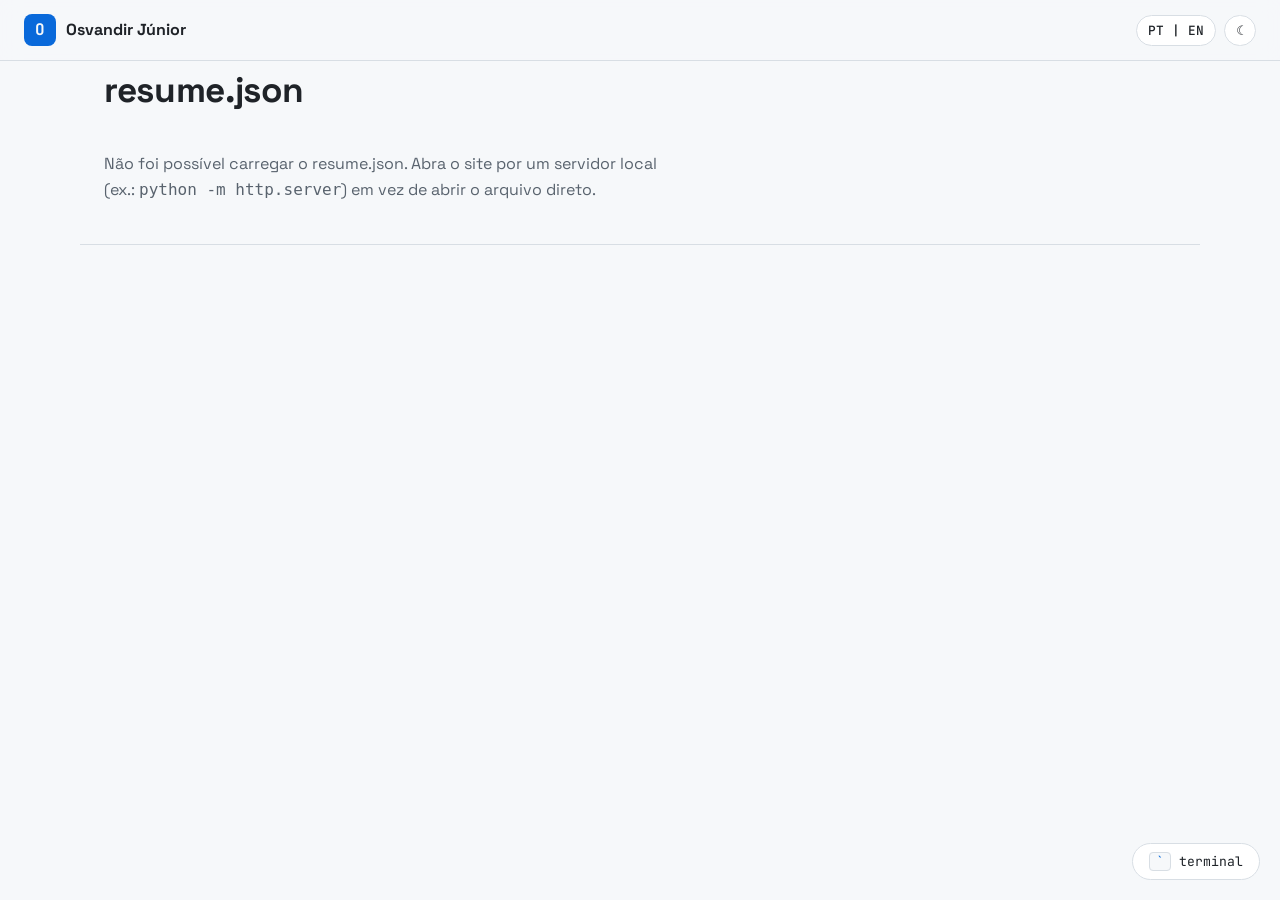
==== curriculum/index.html @ acfd5fe0 "Structure update" ====
<!DOCTYPE html>
<html lang="pt-BR" data-theme="dark">
<head>
  <meta charset="UTF-8">
  <meta name="viewport" content="width=device-width, initial-scale=1">
  <title>Osvandir Júnior — Arquiteto de Software</title>
  <meta name="description" content="Portfólio de Osvandir Alves da Silva Júnior — Analista de Sistemas Sênior e Arquiteto de Software.">
  <link rel="preconnect" href="https://fonts.googleapis.com">
  <link rel="preconnect" href="https://fonts.gstatic.com" crossorigin>
  <link href="https://fonts.googleapis.com/css2?family=Space+Grotesk:wght@400;500;700&family=JetBrains+Mono:wght@400;500&display=swap" rel="stylesheet">
  <link rel="stylesheet" href="style.css">
</head>
<body>
  <header class="nav" id="nav">
    <a class="brand" href="#hero" aria-label="Início"><span class="logo">O</span><span id="brandName">Osvandir Júnior</span></a>
    <nav id="navLinks" class="links" aria-label="Principal"></nav>
    <div class="tools">
      <button id="langBtn" class="pill" type="button" aria-label="Idioma">PT | EN</button>
      <button id="themeBtn" class="pill" type="button" aria-label="Alternar tema">☀</button>
      <button id="menuBtn" class="pill menu-btn" type="button" aria-label="Menu">☰</button>
    </div>
  </header>

  <main>
    <section id="hero" class="hero wrap">
      <div class="hero-text">
        <p class="tag" id="heroTag"></p>
        <h1 id="heroTitle"></h1>
        <p class="lead" id="heroLead"></p>
        <div class="cta">
          <a class="btn primary" href="#experience" id="ctaWork"></a>
          <a class="btn" href="#contact" id="ctaContact"></a>
        </div>
      </div>
      <div class="hero-visual">
        <img class="avatar" src="foto.png" alt="Osvandir Alves da Silva Júnior" width="260" height="260">
        <div class="code" aria-hidden="true">
          <div class="code-bar"><i></i><i></i><i></i><span>osvandir.cs</span></div>
          <pre id="heroCode"></pre>
        </div>
      </div>
      <dl class="stats" id="heroStats"></dl>
    </section>

    <section id="about" class="wrap">
      <h2 class="sec"><small>01 /</small><span id="tAbout"></span></h2>
      <div class="about-grid">
        <div class="prose" id="aboutText"></div>
        <dl class="facts" id="aboutFacts"></dl>
      </div>
    </section>

    <section id="stack" class="wrap">
      <h2 class="sec"><small>02 /</small><span id="tStack"></span></h2>
      <div class="stack-grid" id="stackGrid"></div>
    </section>

    <section id="experience" class="wrap">
      <h2 class="sec"><small>03 /</small><span id="tExp"></span></h2>
      <ol class="timeline" id="timeline"></ol>
    </section>

    <section id="summary" class="wrap">
      <h2 class="sec"><small>04 /</small><span id="tSum"></span></h2>
      <div class="prose cols" id="summaryText"></div>
    </section>

    <section id="education" class="wrap">
      <h2 class="sec"><small>05 /</small><span id="tEdu"></span></h2>
      <div class="edu-grid">
        <div><h3 id="tDegrees"></h3><ul class="plain" id="eduList"></ul></div>
        <div><h3 id="tLangs"></h3><ul class="plain" id="langList"></ul></div>
      </div>
    </section>

    <section id="contact" class="wrap contact">
      <h2 class="sec"><small>06 /</small><span id="tContact"></span></h2>
      <a class="mail" id="mailBig" href="#"></a>
      <p class="lead" id="contactLead"></p>
      <div class="cta" id="contactBtns"></div>
    </section>
  </main>

  <footer class="wrap foot">
    <span id="footL"></span>
    <span id="footR"></span>
  </footer>

  <!-- Terminal -->
  <button id="termFab" class="fab" type="button" aria-label="Abrir terminal"><kbd>`</kbd> terminal</button>
  <div id="term" class="term" role="dialog" aria-label="Terminal" hidden>
    <div class="term-bar">
      <span><i></i><i></i><i></i></span>
      <b>osvandir@portfolio ~ %</b>
      <button id="termClose" type="button" aria-label="Fechar terminal">✕</button>
    </div>
    <div id="termOut" class="term-out" aria-live="polite"></div>
    <form id="termForm" class="term-in" autocomplete="off">
      <label for="termInput" id="termPrompt">osvandir@portfolio:~$</label>
      <input id="termInput" type="text" spellcheck="false" autocapitalize="off" autocomplete="off">
    </form>
  </div>

  <script src="script.js"></script>
</body>
</html>
---- curriculum/style.css ----
:root{
  --bg:#0d1117;--bg2:#161b22;--line:#262d38;--tx:#e6edf3;--mut:#8b96a5;
  --ac:#4cc2ff;--ac2:#b392f0;--ok:#3fb950;
  --sans:'Space Grotesk',system-ui,sans-serif;--mono:'JetBrains Mono',ui-monospace,Consolas,monospace;
  --r:12px;
}
[data-theme="light"]{
  --bg:#f6f8fa;--bg2:#ffffff;--line:#d8dee4;--tx:#1f2328;--mut:#59636e;
  --ac:#0969da;--ac2:#8250df;--ok:#1a7f37;
}
*{box-sizing:border-box;margin:0;padding:0}
html{scroll-behavior:smooth;scroll-padding-top:80px}
body{background:var(--bg);color:var(--tx);font:16px/1.65 var(--sans);-webkit-font-smoothing:antialiased}
a{color:inherit;text-decoration:none}
img{max-width:100%;display:block}
:focus-visible{outline:2px solid var(--ac);outline-offset:3px;border-radius:4px}
.wrap{max-width:1120px;margin:0 auto;padding:0 24px}
section{padding:88px 0 0}

/* nav */
.nav{position:sticky;top:0;z-index:20;display:flex;align-items:center;gap:20px;padding:14px 24px;
  background:color-mix(in srgb,var(--bg) 88%,transparent);backdrop-filter:blur(10px);border-bottom:1px solid var(--line)}
.brand{display:flex;align-items:center;gap:10px;font-weight:700}
.logo{display:grid;place-items:center;width:32px;height:32px;border-radius:8px;background:var(--ac);color:var(--bg);font-family:var(--mono)}
.links{display:flex;gap:4px;margin-left:auto}
.links a{padding:6px 12px;border-radius:8px;color:var(--mut);font-size:.92rem;transition:color .15s,background .15s}
.links a:hover,.links a.on{color:var(--tx);background:var(--bg2)}
.tools{display:flex;gap:8px}
.pill{font:500 .8rem var(--mono);color:var(--tx);background:var(--bg2);border:1px solid var(--line);padding:6px 11px;border-radius:999px;cursor:pointer}
.pill:hover{border-color:var(--ac)}
.menu-btn{display:none}

/* hero */
.hero{display:grid;grid-template-columns:1.1fr .9fr;gap:48px;align-items:center;padding-top:72px}
.tag{font:.85rem var(--mono);color:var(--ok);margin-bottom:18px}
.tag::before{content:"● ";}
h1{font-size:clamp(2.2rem,5vw,3.6rem);line-height:1.08;letter-spacing:-.02em;margin-bottom:20px}
.lead{color:var(--mut);max-width:56ch}
.cta{display:flex;flex-wrap:wrap;gap:12px;margin-top:28px}
.btn{display:inline-flex;align-items:center;gap:6px;padding:11px 20px;border-radius:10px;border:1px solid var(--line);background:var(--bg2);font-weight:500;cursor:pointer;font-family:inherit;font-size:.95rem;color:var(--tx)}
.btn:hover{border-color:var(--ac)}
.btn.primary{background:var(--ac);border-color:var(--ac);color:var(--bg)}
.hero-visual{position:relative;display:grid;justify-items:center}
.avatar{width:230px;height:230px;border-radius:50%;object-fit:cover;border:3px solid var(--line);background:var(--bg2);position:relative;z-index:1;margin-bottom:-60px}
.code{width:100%;max-width:400px;background:var(--bg2);border:1px solid var(--line);border-radius:var(--r);overflow:hidden;padding-top:50px}
.code-bar{position:absolute;left:0;right:0;bottom:calc(100% - 0px);display:none}
.code-bar{position:static;display:flex;align-items:center;gap:6px;padding:10px 14px;border-top:1px solid var(--line);border-bottom:1px solid var(--line);font:.78rem var(--mono);color:var(--mut)}
.code-bar i,.term-bar i{width:10px;height:10px;border-radius:50%;background:#ff5f56;display:inline-block;margin-right:2px}
.code-bar i:nth-child(2),.term-bar i:nth-child(2){background:#ffbd2e}
.code-bar i:nth-child(3),.term-bar i:nth-child(3){background:#27c93f}
.code-bar span{margin-left:8px}
.code pre{padding:16px 18px;font:.85rem/1.7 var(--mono);color:var(--tx);white-space:pre-wrap}
.k{color:var(--ac2)}.s{color:#7ee787}.t{color:var(--ac)}
[data-theme="light"] .s{color:#0a7d2c}
.caret{display:inline-block;width:8px;height:1em;background:var(--ac);vertical-align:text-bottom;animation:blink 1s steps(2) infinite}
@keyframes blink{50%{opacity:0}}
.stats{grid-column:1/-1;display:grid;grid-template-columns:repeat(4,1fr);gap:1px;background:var(--line);border:1px solid var(--line);border-radius:var(--r);overflow:hidden;margin-top:24px}
.stats div{background:var(--bg2);padding:16px 20px}
.stats dt{font:.75rem var(--mono);color:var(--mut)}
.stats dd{font-weight:700;margin-top:2px}

/* sections */
.sec{display:flex;align-items:baseline;gap:14px;font-size:clamp(1.6rem,3vw,2.2rem);letter-spacing:-.01em;margin-bottom:32px}
.sec small{font:500 .9rem var(--mono);color:var(--ac)}
h3{font-size:1rem;color:var(--ac);font-family:var(--mono);font-weight:500;margin-bottom:14px}
.about-grid{display:grid;grid-template-columns:1.4fr 1fr;gap:40px}
.prose p{color:var(--mut);max-width:70ch;margin-bottom:16px}
.prose h3{margin-top:8px}
.cols{columns:2;column-gap:40px}
.cols p{break-inside:avoid}
.facts{display:grid;gap:1px;background:var(--line);border:1px solid var(--line);border-radius:var(--r);overflow:hidden;align-self:start}
.facts div{background:var(--bg2);padding:14px 18px}
.facts dt{font:.75rem var(--mono);color:var(--mut)}
.facts dd{overflow-wrap:anywhere}
.facts a:hover{color:var(--ac)}

/* stack */
.stack-grid{display:grid;grid-template-columns:repeat(auto-fill,minmax(310px,1fr));gap:16px}
.card{background:var(--bg2);border:1px solid var(--line);border-radius:var(--r);padding:20px}
.chips{display:flex;flex-wrap:wrap;gap:6px}
.chip{font:.78rem var(--mono);padding:3px 9px;border-radius:6px;background:var(--bg);border:1px solid var(--line);color:var(--tx)}
.card p.long{color:var(--mut);font-size:.88rem;line-height:1.6}

/* timeline */
.timeline{list-style:none;position:relative;padding-left:28px;border-left:1px solid var(--line);margin-left:6px}
.timeline li{position:relative;padding-bottom:36px}
.timeline li::before{content:"";position:absolute;left:-34px;top:8px;width:11px;height:11px;border-radius:50%;background:var(--bg);border:2px solid var(--ac)}
.timeline li:first-child::before{background:var(--ac)}
.when{font:.8rem var(--mono);color:var(--mut)}
.timeline h3.role{color:var(--tx);font-family:var(--sans);font-weight:700;font-size:1.15rem;margin:2px 0 0}
.co{color:var(--ac);margin-bottom:6px}
.badge{font:.7rem var(--mono);border:1px solid var(--line);padding:1px 8px;border-radius:999px;color:var(--mut);margin-left:8px;vertical-align:middle}
.timeline ul{margin-left:18px;color:var(--mut);font-size:.92rem;max-width:80ch}
.timeline ul li{padding:0 0 8px}
.timeline ul li::before{display:none}
.more{margin-top:6px}

/* edu / contact / footer */
.edu-grid{display:grid;grid-template-columns:1fr 1fr;gap:40px}
.plain{list-style:none;display:grid;gap:12px}
.plain li{background:var(--bg2);border:1px solid var(--line);border-radius:var(--r);padding:14px 18px}
.plain small{display:block;color:var(--mut)}
.contact{text-align:left;padding-bottom:40px}
.mail{display:inline-block;font-size:clamp(1.3rem,4vw,2.4rem);font-weight:700;border-bottom:2px solid var(--ac);overflow-wrap:anywhere}
.contact .lead{margin-top:14px}
.foot{display:flex;justify-content:space-between;gap:16px;flex-wrap:wrap;padding-top:32px;padding-bottom:40px;margin-top:40px;border-top:1px solid var(--line);color:var(--mut);font-size:.85rem}
.toast{position:fixed;left:50%;bottom:24px;transform:translateX(-50%);background:var(--ok);color:#fff;padding:8px 16px;border-radius:8px;font-size:.9rem;z-index:40}

/* terminal */
.fab{position:fixed;right:20px;bottom:20px;z-index:30;background:var(--bg2);color:var(--tx);border:1px solid var(--line);border-radius:999px;padding:9px 16px;font:.82rem var(--mono);cursor:pointer}
.fab:hover{border-color:var(--ac)}
kbd{font:inherit;background:var(--bg);border:1px solid var(--line);border-radius:4px;padding:0 6px;color:var(--ac)}
.term{position:fixed;right:20px;bottom:20px;z-index:50;width:min(720px,calc(100vw - 24px));height:min(480px,70vh);display:flex;flex-direction:column;
  background:#0a0e14;color:#d6deeb;border:1px solid #2b3340;border-radius:var(--r);box-shadow:0 20px 60px rgba(0,0,0,.5);font:.86rem/1.55 var(--mono)}
.term[hidden]{display:none}
.term-bar{display:flex;align-items:center;gap:12px;padding:9px 14px;border-bottom:1px solid #2b3340;color:#8b96a5}
.term-bar b{font-weight:400;flex:1;text-align:center}
.term-bar button{background:none;border:0;color:inherit;cursor:pointer;font-size:1rem}
.term-out{flex:1;overflow-y:auto;padding:14px 16px;white-space:pre-wrap;overflow-wrap:anywhere}
.term-out .ln{min-height:1.55em}
.term-out .cmd{color:#7ee787}
.term-out .hl{color:#4cc2ff}
.term-out .dim{color:#7d8896}
.term-out .err{color:#ff7b72}
.term-out a{color:#4cc2ff;text-decoration:underline}
.term-in{display:flex;gap:8px;padding:10px 16px;border-top:1px solid #2b3340}
.term-in label{color:#7ee787;white-space:nowrap}
.term-in input{flex:1;background:none;border:0;outline:0;color:inherit;font:inherit;min-width:0}

@media (max-width:860px){
  .hero,.about-grid,.edu-grid{grid-template-columns:1fr}
  .cols{columns:1}
  .stats{grid-template-columns:repeat(2,1fr)}
  .menu-btn{display:inline-block}
  .links{display:none;position:absolute;top:100%;left:0;right:0;flex-direction:column;background:var(--bg);border-bottom:1px solid var(--line);padding:10px 24px;margin:0}
  .links.open{display:flex}
  .tools{margin-left:auto}
  .fab kbd{display:none}
  .term{right:12px;bottom:12px}
}
@media (prefers-reduced-motion:reduce){*{animation:none!important;scroll-behavior:auto!important;transition:none!important}}
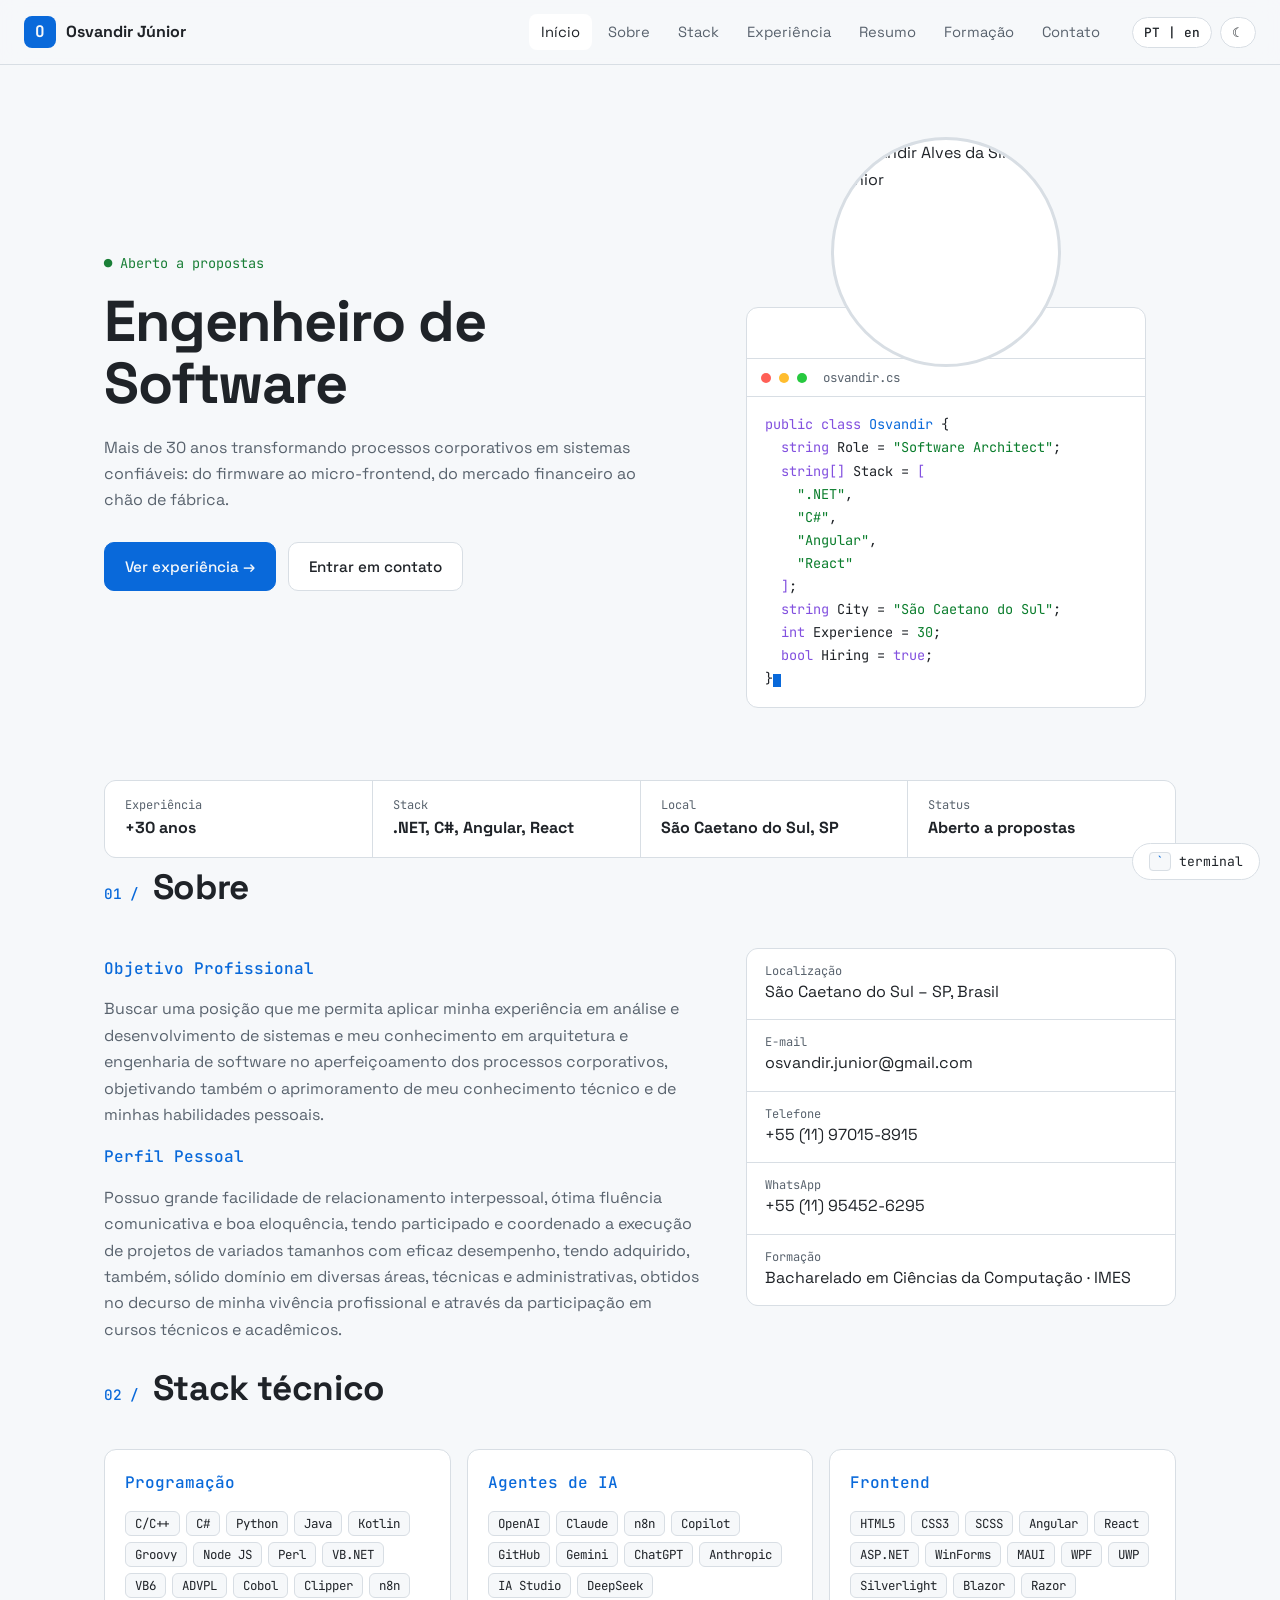
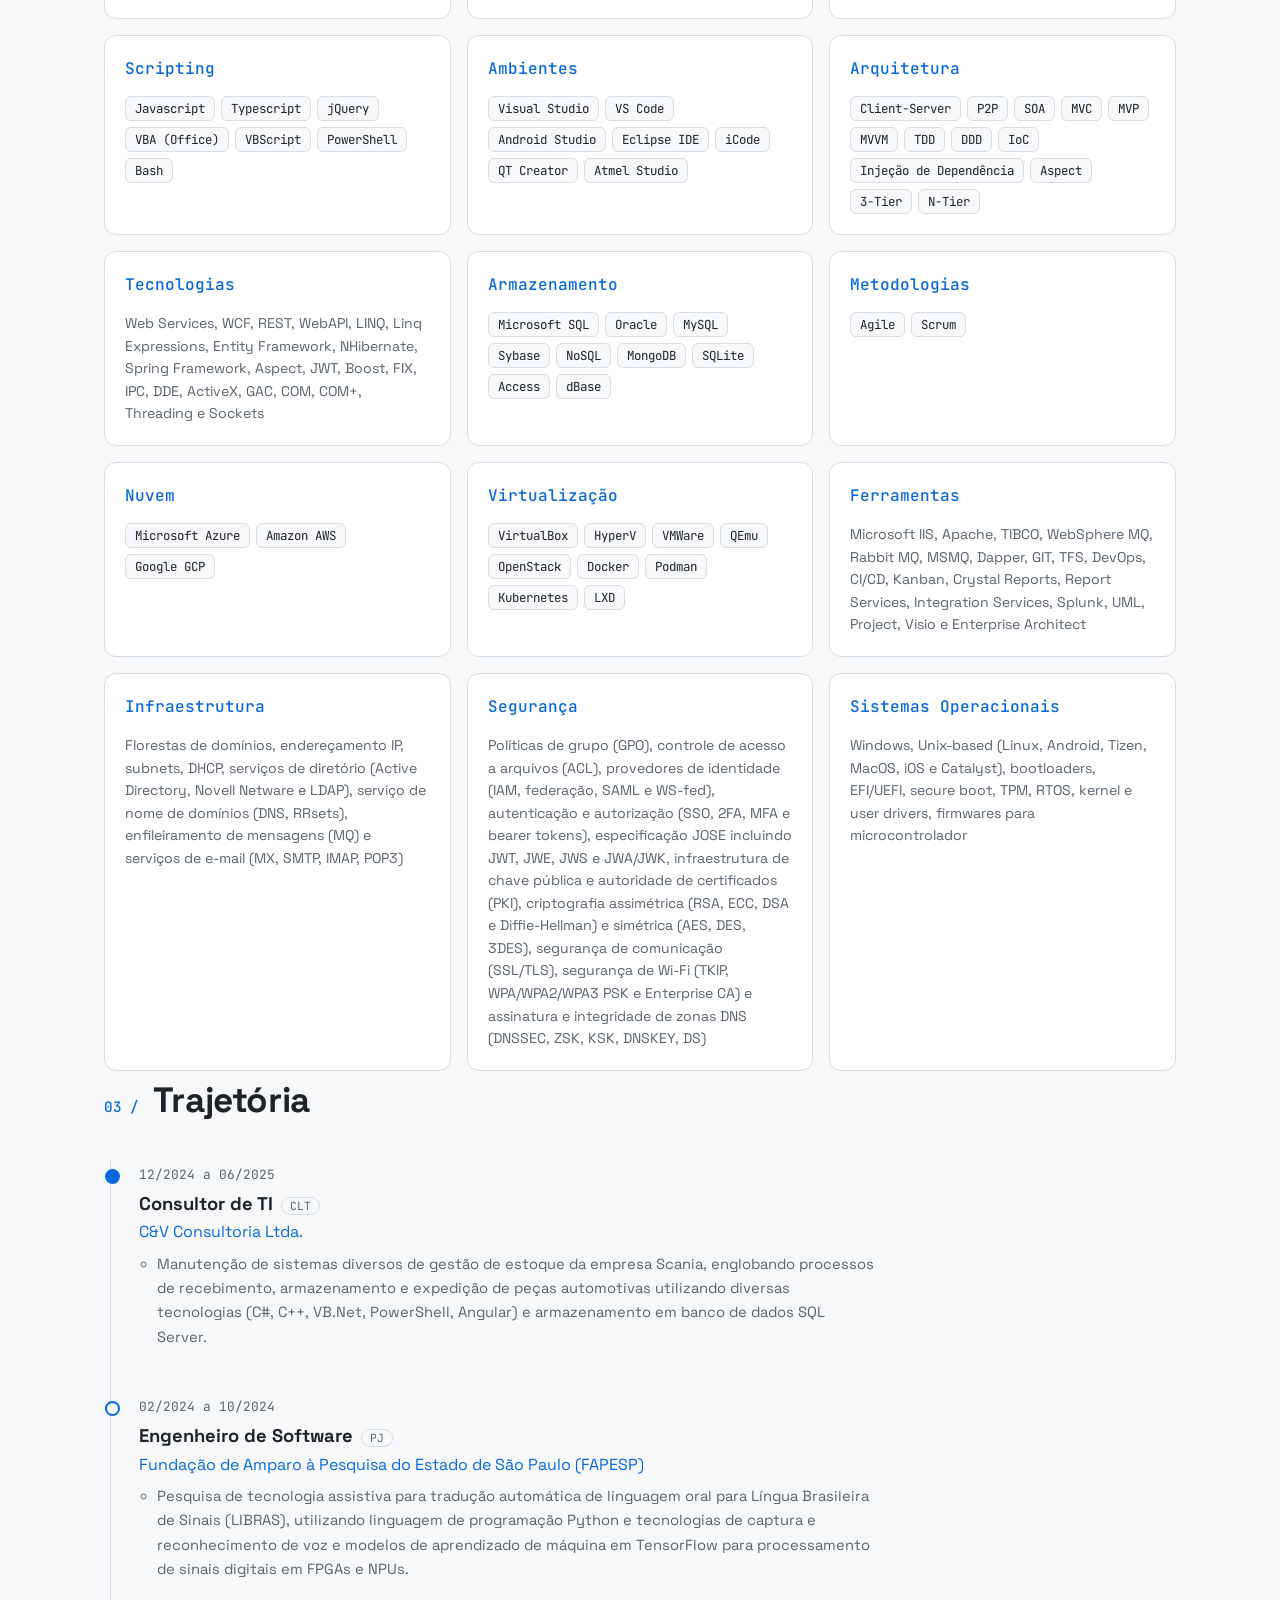
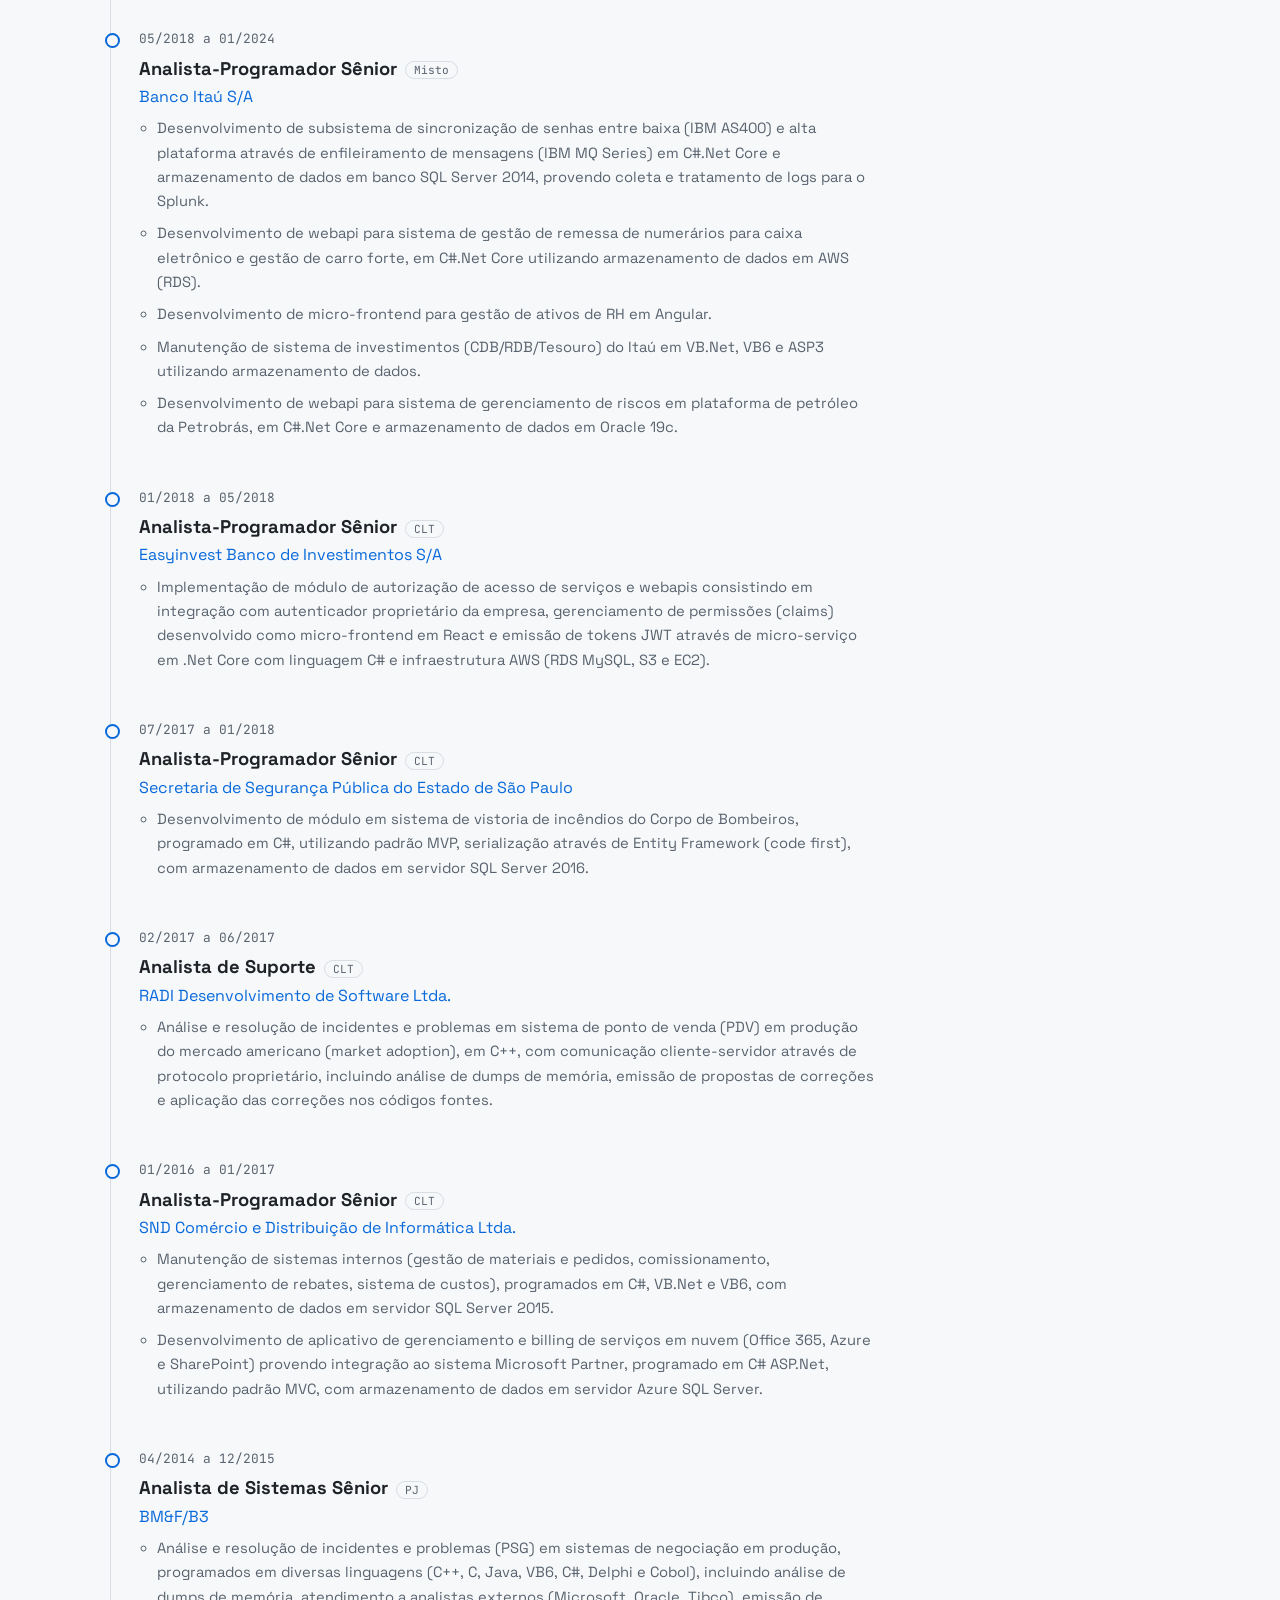
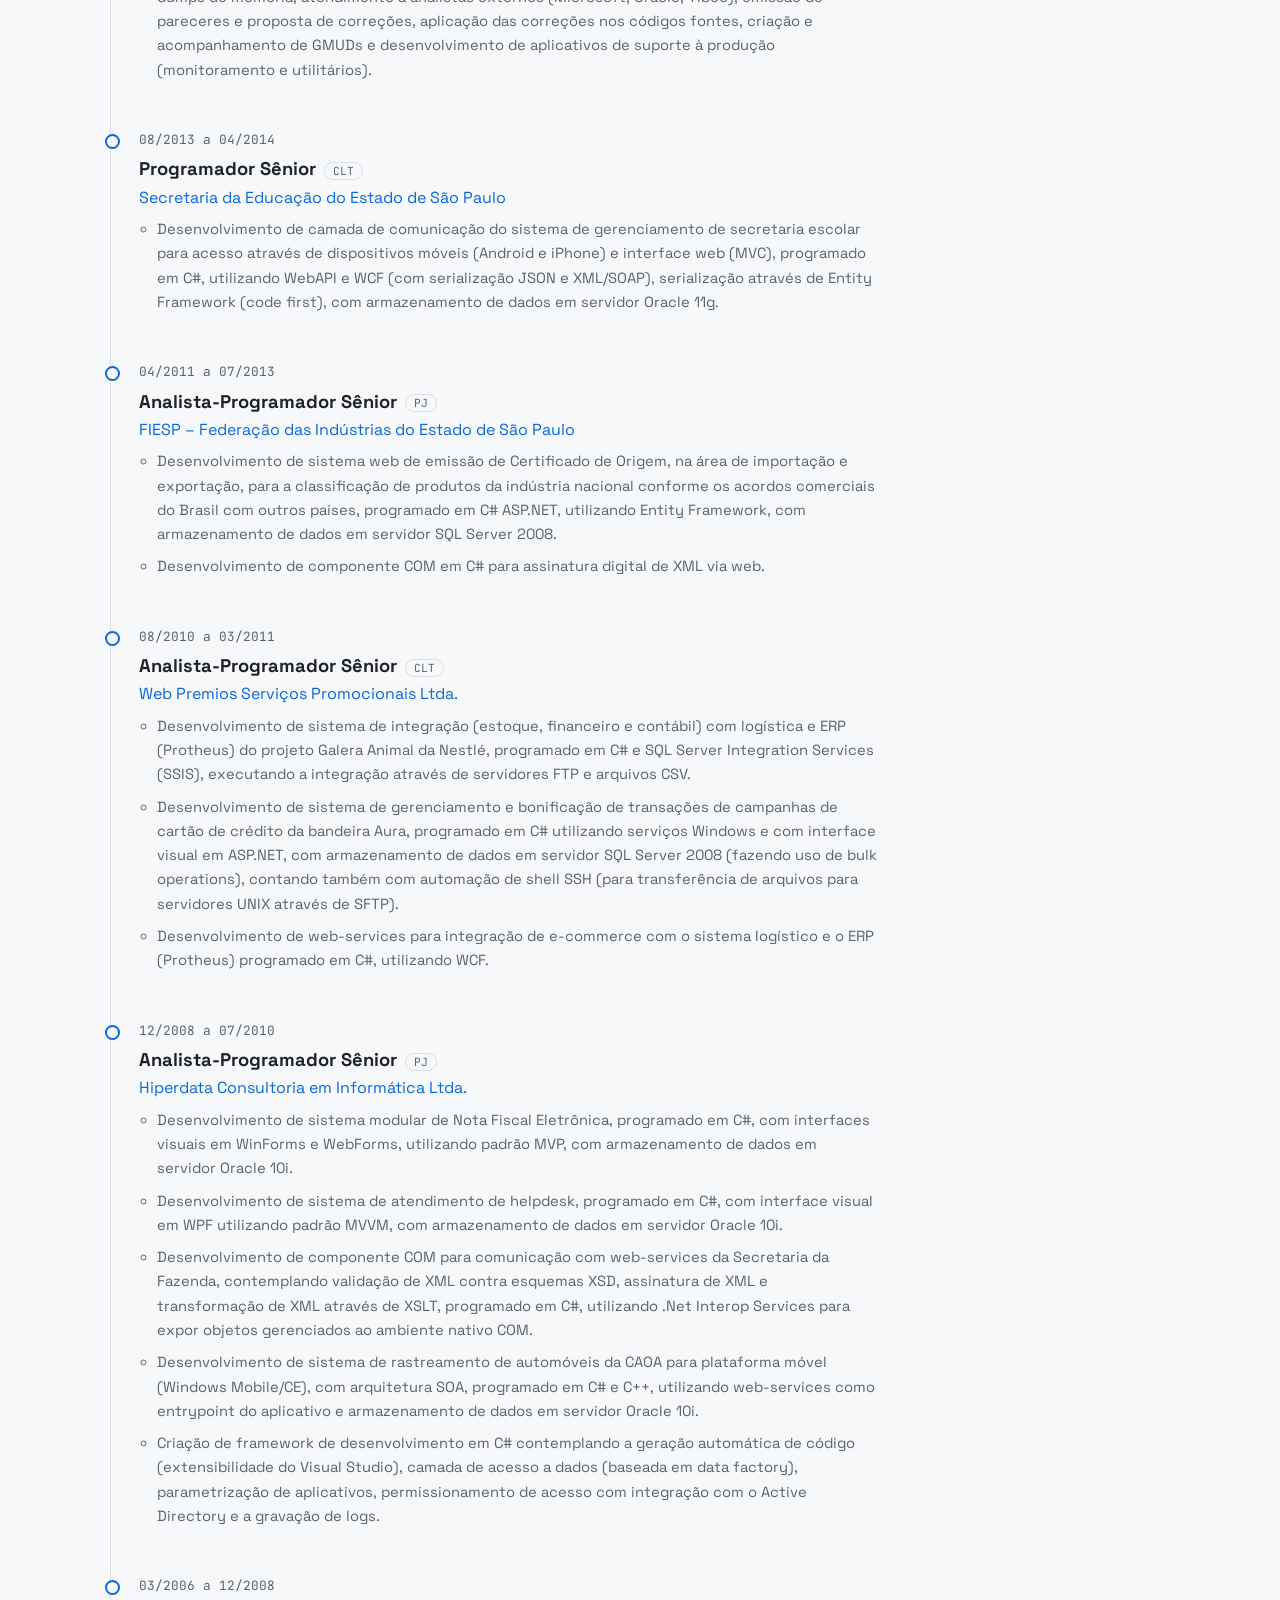
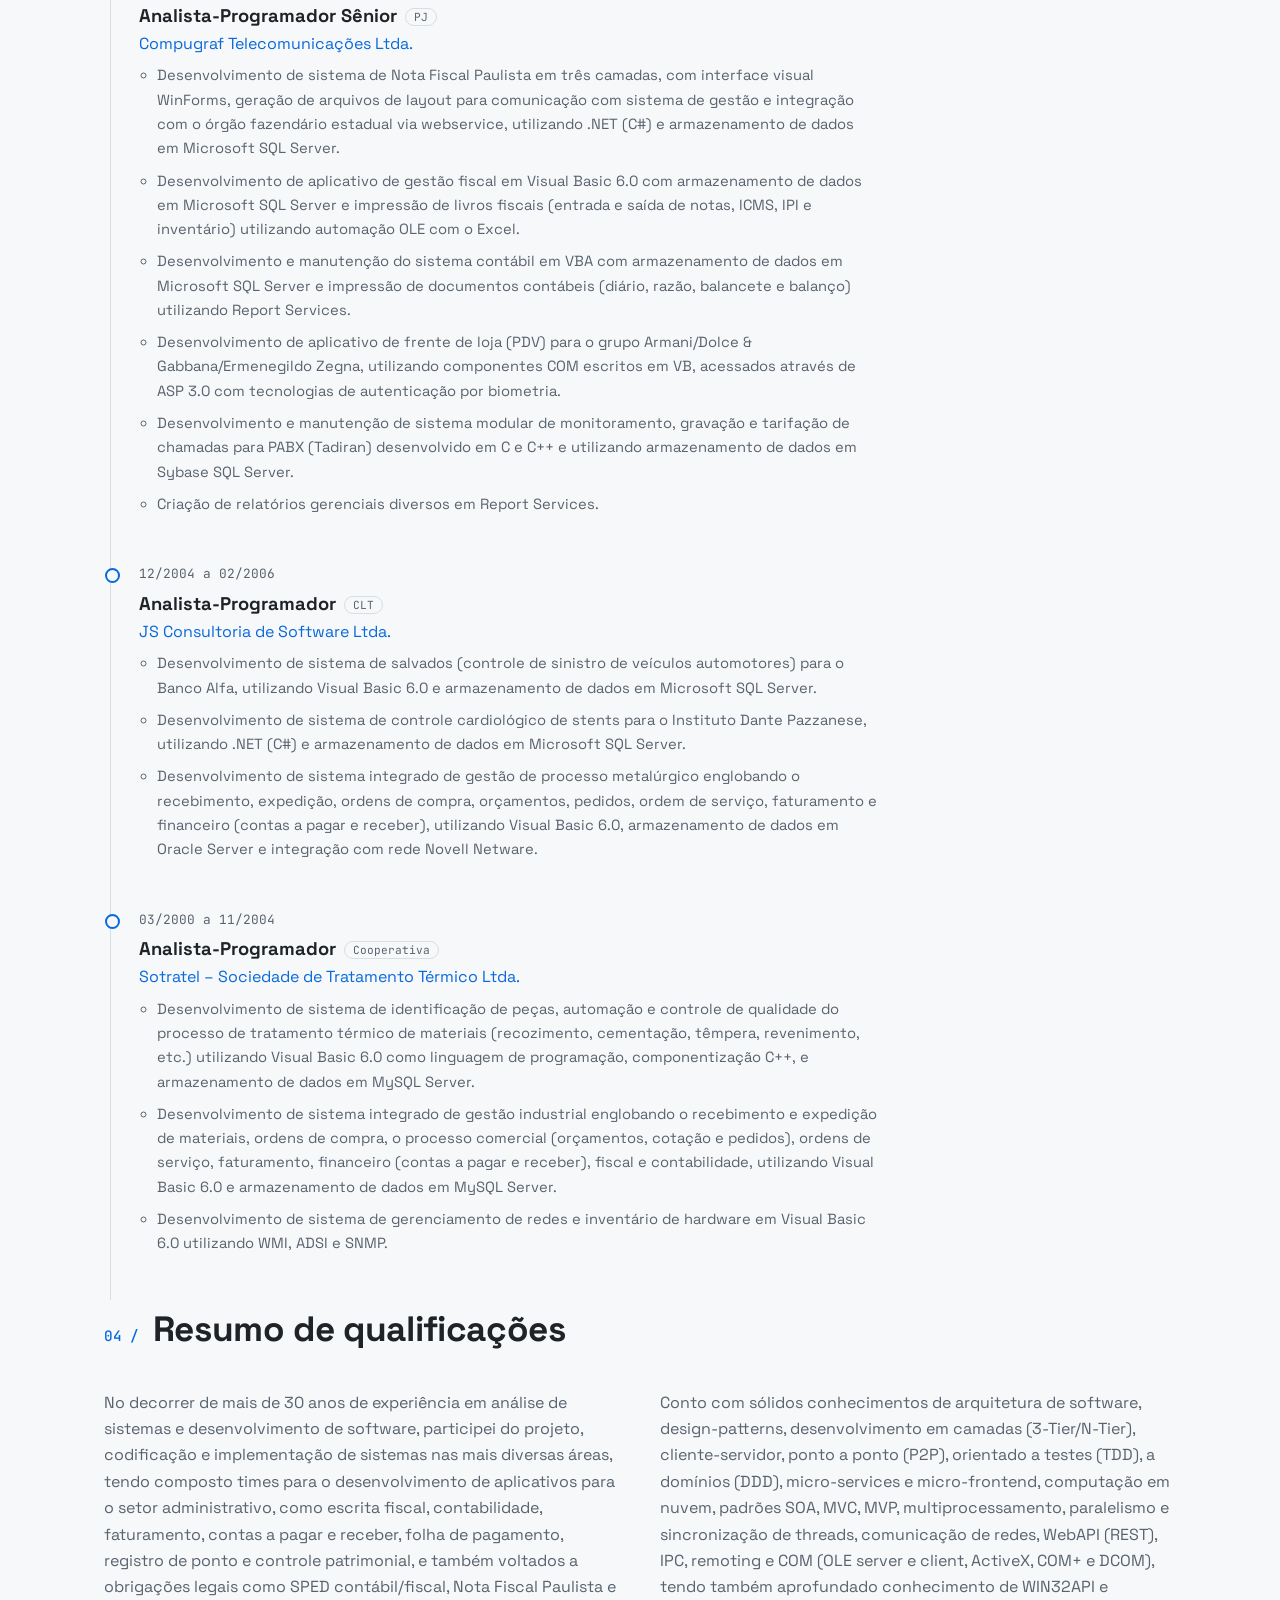
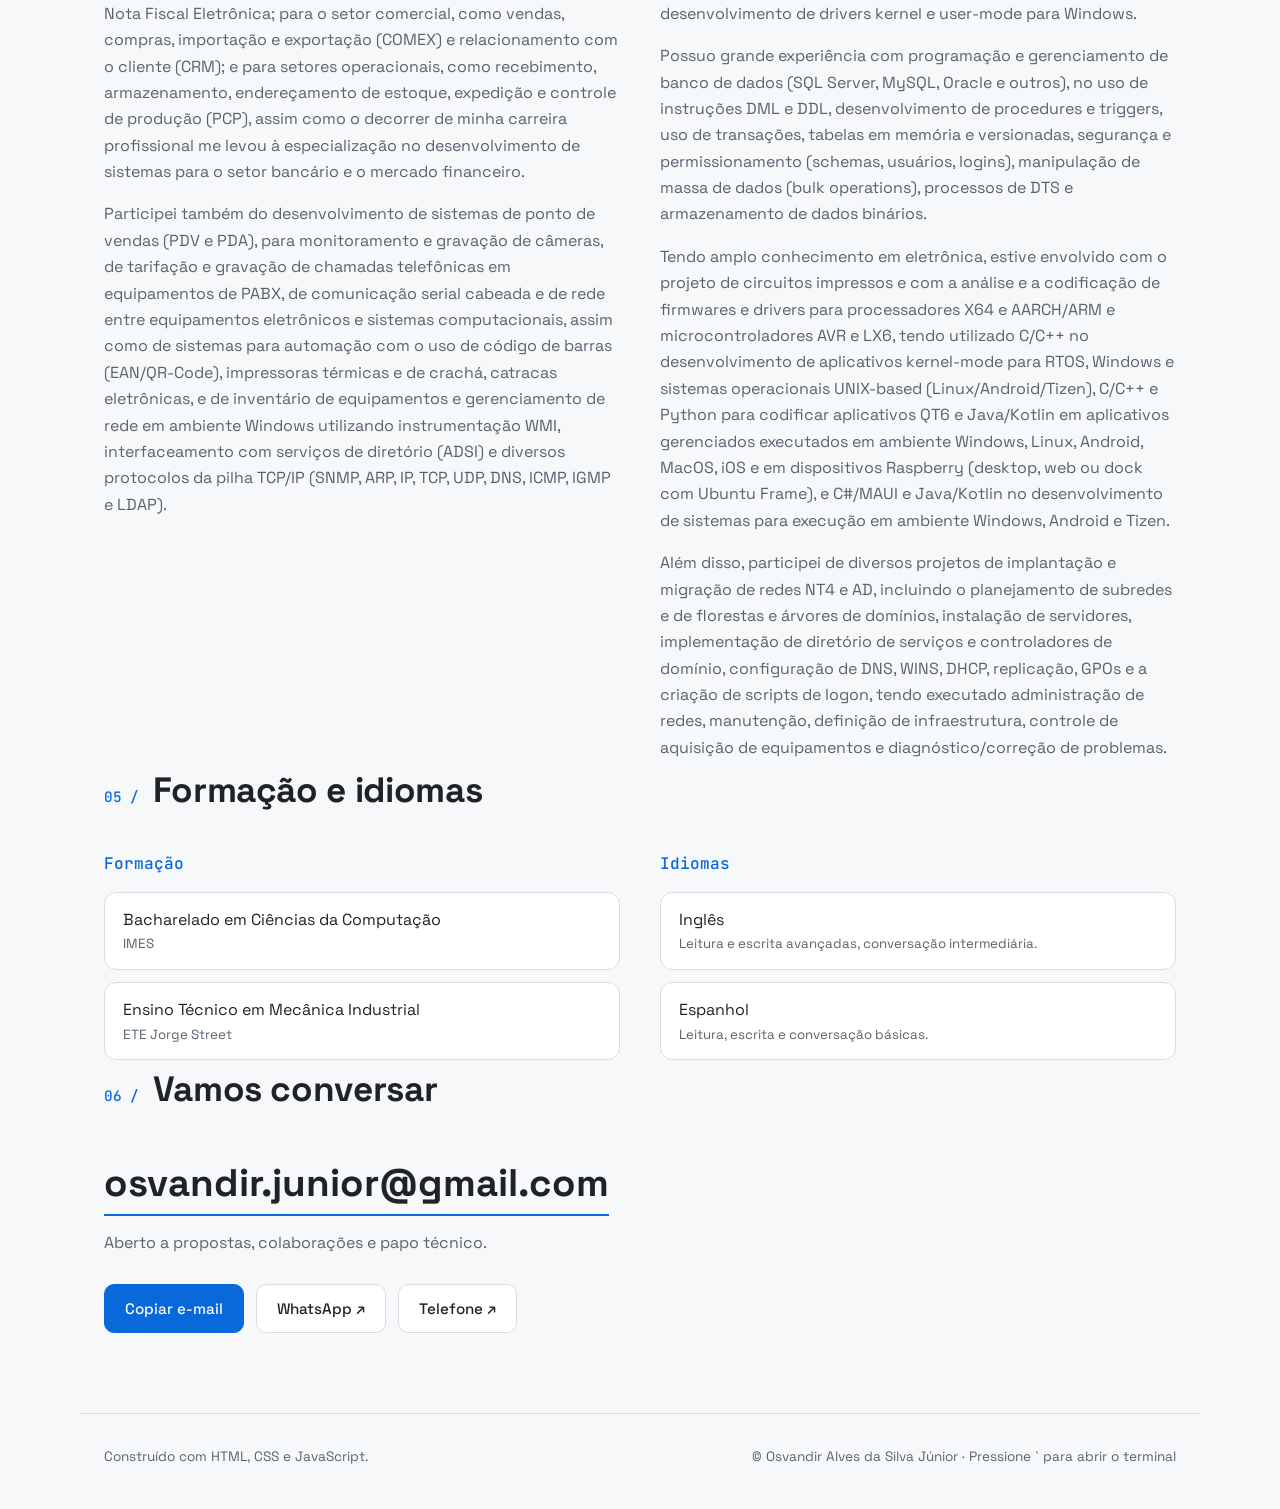
==== commit 76a860af: "update" ====
--- a/curriculum/index.html
+++ b/curriculum/index.html
@@ -33,7 +33,7 @@
         </div>
       </div>
       <div class="hero-visual">
-        <img class="avatar" src="foto.png" alt="Osvandir Alves da Silva Júnior" width="260" height="260">
+        <img class="avatar" src="/assets/profile.png" alt="Osvandir Alves da Silva Júnior" width="260" height="260">
         <div class="code" aria-hidden="true">
           <div class="code-bar"><i></i><i></i><i></i><span>osvandir.cs</span></div>
           <pre id="heroCode"></pre>
